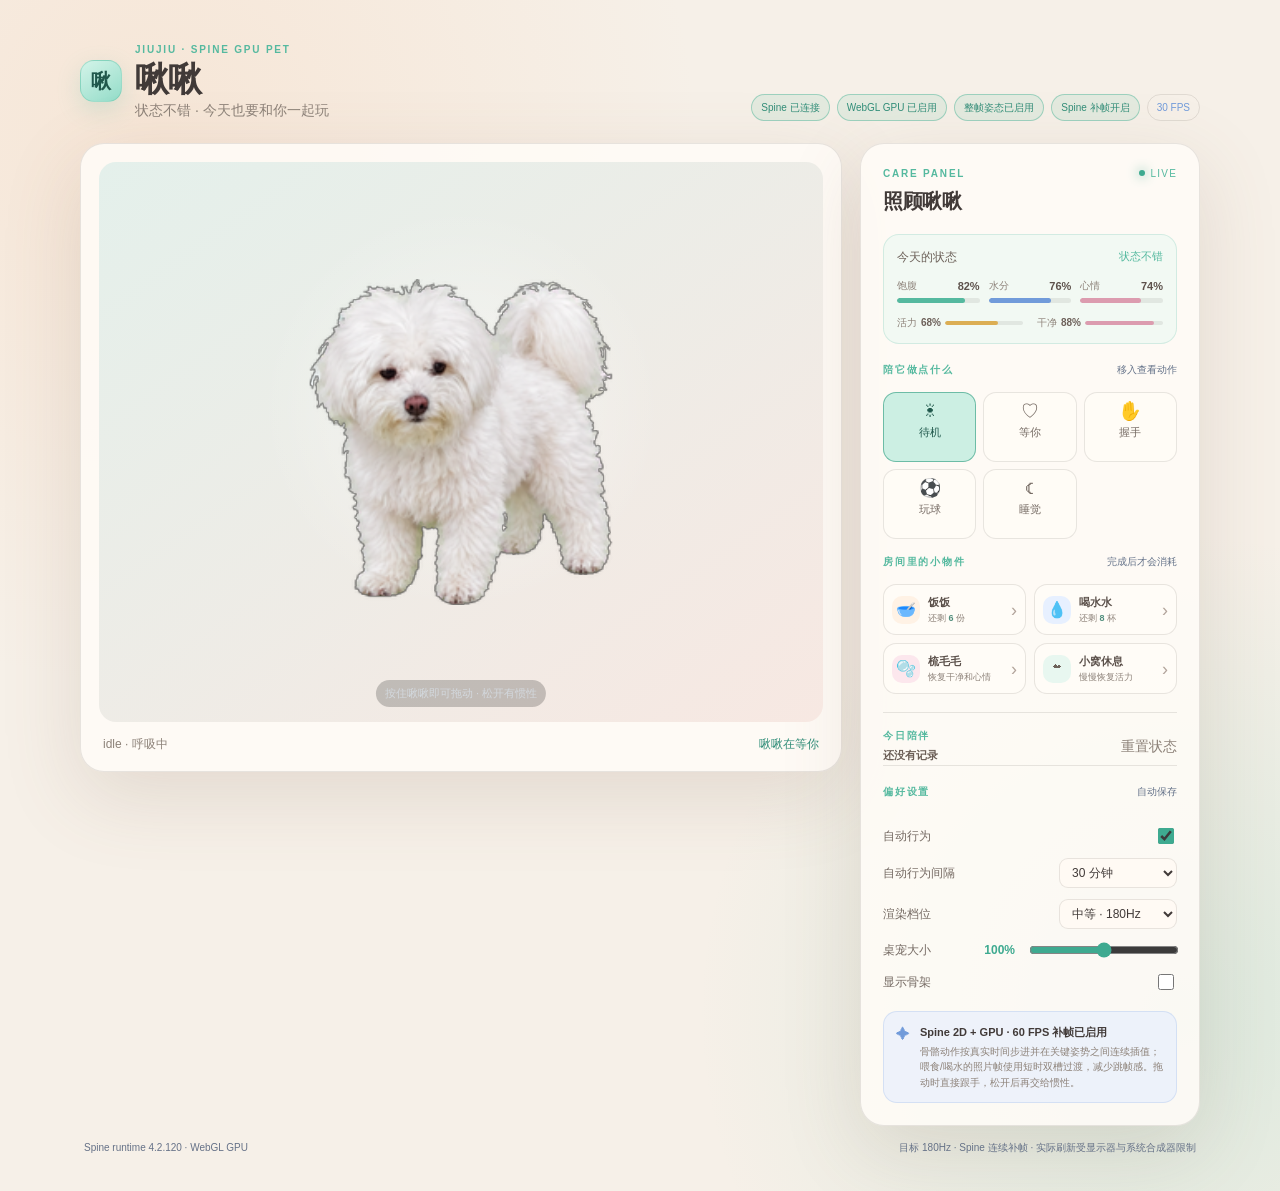
==== android-pet/app/src/main/assets/index.html @ 86e1b14f "初始提交：啾啾桌宠三端代码与资产 + 审计整改计划" ====
<!doctype html>
<html lang="zh-CN">
<head>
  <meta charset="utf-8">
  <meta name="viewport" content="width=device-width, initial-scale=1">
  <title>啾啾 · Spine 2D 桌宠</title>
  <link rel="icon" href="data:,">
  <link rel="stylesheet" href="app.css">
</head>
<body>
  <main class="shell" id="app-shell">
    <header class="topbar">
      <div class="brand-block" data-host-action="drag" title="按住拖动啾啾">
        <div class="brand-mark">啾</div>
        <div>
          <p class="eyebrow">JIUJIU · SPINE GPU PET</p>
          <h1>啾啾</h1>
          <p class="subtitle" id="mood-status">今天也要和你一起玩</p>
        </div>
      </div>
      <div class="topbar-right">
        <div class="telemetry" aria-live="polite">
          <span id="spine-status" class="pill pending">Spine 加载中</span>
          <span id="gpu-status" class="pill pending">GPU 检测中</span>
          <span id="rig-status" class="pill pending">分层骨骼检测中</span>
          <span id="interpolation-status" class="pill ok">Spine 补帧开启</span>
          <span id="fps-status" class="metric">-- FPS</span>
        </div>
        <div class="window-actions" aria-label="窗口控制">
          <button class="window-button panel-toggle" id="panel-toggle" title="打开照顾面板" aria-expanded="false">☰</button>
          <button class="window-button" data-host-action="minimize" title="最小化">−</button>
          <button class="window-button close" data-host-action="close" title="退出桌宠">×</button>
        </div>
      </div>
    </header>

    <section class="workspace">
      <div class="stage-card">
        <div class="stage-wrap" id="stage-wrap">
          <canvas id="stage" width="512" height="512" aria-label="啾啾 Spine GPU 动画画布"></canvas>
          <div id="pet-bubble" class="pet-bubble" aria-live="polite"></div>
          <div class="quick-actions" aria-label="快捷照顾">
            <button class="quick-action" data-action="petting" title="摸摸头"><span>♡</span><b>摸摸头</b></button>
            <button class="quick-action" data-action="feeding" title="喂饭饭"><span>🥣</span><b>饭饭</b></button>
            <button class="quick-action" data-action="drinking" title="喝水水"><span>💧</span><b>喝水水</b></button>
            <button class="quick-action" data-action="playing" title="玩球球"><span>⚽</span><b>玩球球</b></button>
            <button class="quick-action" data-action="rest" title="睡一会儿"><span>☁</span><b>休息</b></button>
          </div>
          <div id="loading" class="loading">正在加载啾啾…</div>
          <div id="error" class="error" hidden></div>
          <div id="toast" class="toast" aria-live="polite"></div>
          <div class="stage-hint">按住啾啾即可拖动 · 松开有惯性</div>
        </div>
        <div class="stage-caption">
          <span id="motion-status">idle · 呼吸中</span>
          <span id="drag-status">啾啾在等你</span>
        </div>
      </div>

      <aside class="control-card">
        <div class="control-head">
          <div>
            <p class="eyebrow">CARE PANEL</p>
            <h2>照顾啾啾</h2>
          </div>
          <span class="live-dot">LIVE</span>
        </div>

        <section class="status-panel" aria-label="啾啾状态">
          <div class="status-heading">
            <span>今天的状态</span>
            <span id="status-summary">状态不错</span>
          </div>
          <div class="status-grid">
            <div class="status-item" data-stat="hunger">
              <div class="status-label"><span>饱腹</span><strong id="hunger-value">82%</strong></div>
              <div class="progress"><i id="hunger-bar"></i></div>
            </div>
            <div class="status-item" data-stat="thirst">
              <div class="status-label"><span>水分</span><strong id="thirst-value">76%</strong></div>
              <div class="progress blue"><i id="thirst-bar"></i></div>
            </div>
              <div class="status-item" data-stat="happiness">
                <div class="status-label"><span>心情</span><strong id="happiness-value">74%</strong></div>
                <div class="progress pink"><i id="happiness-bar"></i></div>
              </div>
            </div>
            <div class="status-mini-line" aria-label="次要状态">
              <span>活力 <strong id="energy-value">68%</strong><i class="mini-progress"><b id="energy-bar"></b></i></span>
              <span>干净 <strong id="cleanliness-value">88%</strong><i class="mini-progress pink"><b id="cleanliness-bar"></b></i></span>
            </div>
        </section>

        <div class="section action-section">
          <div class="section-title-row">
            <p class="section-label">陪它做点什么</p>
            <span class="section-help">移入查看动作</span>
          </div>
          <div class="actions" role="group" aria-label="啾啾动作">
            <button class="action active" data-action="idle" data-animation="idle" data-loop="true"><span class="action-icon">☀</span><span>待机</span></button>
            <button class="action" data-action="waiting" data-animation="waiting" data-loop="true"><span class="action-icon">♡</span><span>等你</span></button>
            <button class="action" data-action="handshake" data-animation="handshake"><span class="action-icon">✋</span><span>握手</span></button>
            <button class="action" data-action="playing" data-animation="playing"><span class="action-icon">⚽</span><span>玩球</span></button>
            <button class="action" data-action="sleeping" data-animation="sleeping" data-loop="true"><span class="action-icon">☾</span><span>睡觉</span></button>
          </div>
        </div>

        <div class="care-tray" aria-label="照顾用品">
          <div class="section-title-row"><p class="section-label">房间里的小物件</p><span class="section-help">完成后才会消耗</span></div>
          <div class="care-items">
            <button class="care-item" data-action="feeding"><span class="care-item-icon">🥣</span><div><strong>饭饭</strong><small>还剩 <b id="food-count">6</b> 份</small></div><span class="care-item-arrow">›</span></button>
            <button class="care-item" data-action="drinking"><span class="care-item-icon">💧</span><div><strong>喝水水</strong><small>还剩 <b id="water-count">8</b> 杯</small></div><span class="care-item-arrow">›</span></button>
            <button class="care-item" data-action="cleaning"><span class="care-item-icon">🫧</span><div><strong>梳毛毛</strong><small>恢复干净和心情</small></div><span class="care-item-arrow">›</span></button>
            <button class="care-item" data-action="rest"><span class="care-item-icon">☁</span><div><strong>小窝休息</strong><small>慢慢恢复活力</small></div><span class="care-item-arrow">›</span></button>
          </div>
        </div>

        <div class="record-row">
          <div>
            <p class="section-label">今日陪伴</p>
            <strong id="today-record">还没有记录</strong>
          </div>
          <button class="text-button" id="reset-state">重置状态</button>
        </div>

        <div class="section settings">
          <div class="section-title-row"><p class="section-label">偏好设置</p><span class="section-help">自动保存</span></div>
          <label class="switch-row"><span>自动行为</span><input id="auto-toggle" type="checkbox" checked></label>
          <label class="switch-row"><span>自动行为间隔</span><select id="auto-interval"><option value="15">15 分钟</option><option value="30" selected>30 分钟</option><option value="60">60 分钟</option></select></label>
          <label class="switch-row"><span>渲染档位</span><select id="quality-select"><option value="60">节能 · 60Hz</option><option value="180" selected>中等 · 180Hz</option><option value="300">流畅 · 300Hz</option></select></label>
          <label class="scale-row" for="scale-range"><span>桌宠大小 <output id="scale-value" for="scale-range">100%</output></span><input id="scale-range" type="range" min="70" max="130" step="5" value="100"></label>
          <label class="switch-row"><span>显示骨架</span><input id="debug-toggle" type="checkbox"></label>
        </div>

        <div class="tech-note">
          <div class="note-icon">✦</div>
          <div><strong>Spine 2D + GPU · 60 FPS 补帧已启用</strong><p>骨骼动作按真实时间步进并在关键姿势之间连续插值；喂食/喝水的照片帧使用短时双槽过渡，减少跳帧感。拖动时直接跟手，松开后再交给惯性。</p></div>
        </div>
      </aside>
    </section>

    <footer>
      <span>Spine runtime 4.2.120 · WebGL GPU</span>
      <span id="quality-note">目标 180Hz · Spine 连续补帧 · 实际刷新受显示器与系统合成器限制</span>
    </footer>
  </main>

  <script src="vendor/spine-webgl-4.2.120.js"></script>
  <script src="app.js"></script>
</body>
</html>
---- android-pet/app/src/main/assets/app.css ----
:root {
  color-scheme: light;
  --bg: #f6f0e8;
  --panel: rgba(255, 252, 247, .86);
  --panel-solid: #fffaf4;
  --line: rgba(82, 73, 67, .13);
  --line-strong: rgba(82, 73, 67, .24);
  --muted: #8d8279;
  --text: #413a38;
  --accent: #55b99f;
  --accent-strong: #3eaa90;
  --blue: #719bda;
  --yellow: #dcae53;
  --pink: #dc9caf;
}

* { box-sizing: border-box; }
html, body { min-height: 100%; }
body {
  margin: 0;
  min-width: 960px;
  color: var(--text);
  font: 14px/1.5 "Segoe UI", "Microsoft YaHei", sans-serif;
  background:
    radial-gradient(circle at 12% 12%, rgba(247, 208, 177, .32), transparent 34rem),
    radial-gradient(circle at 92% 85%, rgba(116, 203, 177, .2), transparent 30rem),
    var(--bg);
}

button, select { font: inherit; }
button { -webkit-tap-highlight-color: transparent; }
button:focus-visible, select:focus-visible, input:focus-visible { outline: 2px solid var(--accent); outline-offset: 2px; }

.shell { width: min(1120px, calc(100vw - 64px)); margin: 0 auto; padding: 42px 0 22px; }
.topbar { display: flex; align-items: flex-end; justify-content: space-between; gap: 24px; margin-bottom: 22px; }
.brand-block { display: flex; align-items: center; gap: 13px; cursor: grab; user-select: none; }
.brand-block:active { cursor: grabbing; }
.brand-mark { display: grid; place-items: center; width: 42px; height: 42px; border: 1px solid rgba(85, 185, 159, .35); border-radius: 14px; color: #20584c; font-size: 20px; font-weight: 900; background: linear-gradient(145deg, #d4f4e9, #93dcc8); box-shadow: 0 8px 25px rgba(85, 185, 159, .2); }
.topbar-right { display: flex; align-items: flex-end; gap: 16px; }
.eyebrow, .section-label { margin: 0 0 5px; color: var(--accent); font-size: 10px; font-weight: 800; letter-spacing: .18em; }
h1, h2, p { margin-top: 0; }
h1 { margin: 0 0 2px; font-size: 34px; line-height: 1.05; letter-spacing: -.04em; }
h2 { margin: 0; font-size: 20px; letter-spacing: -.02em; }
.subtitle { margin: 0; color: var(--muted); }
.telemetry { display: flex; align-items: center; gap: 7px; white-space: nowrap; }
.pill, .metric { border: 1px solid var(--line); border-radius: 999px; padding: 5px 9px; font-size: 10px; }
.pill.pending { color: #8d8279; }
.pill.ok { color: #318e79; border-color: rgba(71, 177, 149, .45); background: rgba(91, 196, 165, .12); }
.pill.bad { color: #be5b69; border-color: rgba(211, 103, 119, .45); background: rgba(231, 146, 157, .12); }
.metric { color: var(--blue); }
.window-actions { display: none; gap: 5px; }
.panel-toggle { display: none; }
.window-button { display: grid; place-items: center; width: 30px; height: 30px; border: 1px solid var(--line); border-radius: 10px; color: #756a63; background: rgba(255, 252, 247, .7); cursor: pointer; }
.window-button:hover { border-color: var(--line-strong); color: var(--text); background: rgba(255,255,255,.11); }
.window-button.close:hover { border-color: rgba(255, 130, 147, .5); color: #ffd3da; background: rgba(255, 100, 120, .16); }

.workspace { display: grid; grid-template-columns: minmax(560px, 1fr) 340px; gap: 18px; align-items: start; }
.stage-card, .control-card { border: 1px solid var(--line); border-radius: 24px; background: var(--panel); box-shadow: 0 24px 80px rgba(123, 95, 72, .16); }
.stage-card { padding: 18px; }
.stage-wrap { position: relative; display: grid; place-items: center; min-height: 560px; overflow: hidden; border-radius: 17px; background: linear-gradient(145deg, #e4f0eb, #f7e8e2); }
.stage-wrap::after { content: ""; position: absolute; inset: 0; pointer-events: none; background: radial-gradient(circle at 50% 44%, rgba(255, 255, 255, .48), transparent 42%); }
canvas { position: relative; z-index: 1; width: min(512px, 100%); height: min(512px, 100%); touch-action: none; cursor: grab; }
canvas:active { cursor: grabbing; }
.loading, .error, .toast { position: absolute; z-index: 4; padding: 10px 14px; border: 1px solid var(--line); border-radius: 12px; background: rgba(255, 252, 247, .92); box-shadow: 0 12px 28px rgba(123, 95, 72, .12); }
.loading { color: var(--muted); }
.error { max-width: 80%; color: #be5b69; white-space: pre-wrap; }
.toast { right: 14px; bottom: 14px; max-width: calc(100% - 28px); color: #20584c; background: #d4f4e9; opacity: 0; transform: translateY(6px); transition: opacity .2s ease, transform .2s ease; pointer-events: none; }
.toast.visible { opacity: 1; transform: translateY(0); }
.stage-hint { position: absolute; z-index: 2; left: 50%; bottom: 15px; padding: 5px 9px; border-radius: 999px; color: rgba(219, 232, 244, .62); font-size: 11px; background: rgba(0, 0, 0, .2); transform: translateX(-50%); pointer-events: none; }
.stage-caption { display: flex; justify-content: space-between; gap: 12px; padding: 13px 4px 0; color: var(--muted); font-size: 12px; }
#drag-status { color: #318e79; }

.pet-bubble { position: absolute; z-index: 3; top: 34px; left: 50%; max-width: 74%; padding: 8px 13px; border: 1px solid rgba(85, 185, 159, .24); border-radius: 14px 14px 14px 4px; color: #5a514c; font-size: 11px; background: rgba(255, 252, 247, .9); box-shadow: 0 10px 26px rgba(123, 95, 72, .12); opacity: 0; transform: translate(-50%, 6px) scale(.96); transition: opacity .18s ease, transform .18s ease; pointer-events: none; }
.pet-bubble.visible { opacity: 1; transform: translate(-50%, 0) scale(1); }
.quick-actions { position: absolute; z-index: 3; bottom: 49px; left: 50%; display: flex; gap: 7px; opacity: 0; pointer-events: none; transform: translate(-50%, 10px); transition: opacity .18s ease, transform .18s ease; }
.stage-wrap:hover .quick-actions, .stage-wrap:focus-within .quick-actions { opacity: 1; pointer-events: auto; transform: translate(-50%, 0); }
.quick-action { display: grid; place-items: center; gap: 2px; min-width: 49px; padding: 7px 8px 6px; border: 1px solid rgba(82, 73, 67, .13); border-radius: 13px; color: #6e625b; background: rgba(255, 252, 247, .88); box-shadow: 0 8px 20px rgba(123, 95, 72, .12); cursor: pointer; transition: transform .16s ease, border-color .16s ease, background .16s ease, color .16s ease; }
.quick-action:hover { border-color: rgba(85, 185, 159, .5); color: #318e79; background: #f0fbf7; transform: translateY(-3px); }
.quick-action:active { transform: scale(.94); }
.quick-action span { font-size: 16px; line-height: 1; }
.quick-action b { font-size: 9px; font-weight: 700; white-space: nowrap; }

.control-card { padding: 22px; }
.control-head { display: flex; align-items: flex-start; justify-content: space-between; margin-bottom: 18px; }
.live-dot { color: var(--accent); font-size: 10px; letter-spacing: .12em; }
.live-dot::before { content: ""; display: inline-block; width: 6px; height: 6px; margin: 0 6px 1px 0; border-radius: 50%; background: var(--accent-strong); box-shadow: 0 0 12px var(--accent-strong); }
.status-panel { padding: 13px; border: 1px solid rgba(85, 185, 159, .2); border-radius: 16px; background: rgba(232, 249, 242, .58); }
.status-heading, .status-label, .section-title-row, .switch-row, .record-row { display: flex; align-items: center; justify-content: space-between; gap: 10px; }
.status-heading { margin-bottom: 12px; color: #6d625a; font-size: 12px; }
#status-summary { color: var(--accent); font-size: 11px; }
.status-grid { display: grid; grid-template-columns: repeat(3, 1fr); gap: 9px; }
.status-label { margin-bottom: 4px; color: var(--muted); font-size: 10px; }
.status-label strong { color: #5d514b; font-size: 11px; font-weight: 700; }
.progress { height: 5px; overflow: hidden; border-radius: 999px; background: rgba(82, 73, 67, .1); }
.progress i { display: block; width: 0; height: 100%; border-radius: inherit; background: var(--accent); transition: width .35s ease; }
.progress.blue i { background: var(--blue); }
.progress.yellow i { background: var(--yellow); }
.progress.pink i { background: var(--pink); }
.status-mini-line { display: flex; gap: 14px; margin-top: 12px; color: var(--muted); font-size: 10px; }
.status-mini-line > span { display: flex; align-items: center; gap: 4px; flex: 1; }
.status-mini-line strong { color: #6c5f58; font-size: 10px; }
.mini-progress { display: block; flex: 1; height: 4px; overflow: hidden; border-radius: 999px; background: rgba(82, 73, 67, .1); }
.mini-progress b { display: block; width: 0; height: 100%; border-radius: inherit; background: var(--yellow); transition: width .35s ease; }
.mini-progress.pink b { background: var(--pink); }
.section { padding: 18px 0 0; }
.section-title-row { align-items: baseline; margin-bottom: 10px; }
.section-help { color: #647289; font-size: 10px; }
.actions { display: grid; grid-template-columns: repeat(3, 1fr); gap: 7px; }
.action { position: relative; display: flex; flex-direction: column; align-items: center; gap: 4px; min-height: 70px; padding: 9px 5px; border: 1px solid var(--line); border-radius: 13px; color: #756a63; background: rgba(255, 252, 247, .72); cursor: pointer; transition: transform .16s ease, border-color .16s ease, background .16s ease, color .16s ease; }
.action:hover { border-color: rgba(85,185,159,.52); color: var(--text); background: #f0fbf7; transform: translateY(-2px); }
.action:active, .care-button:active, .text-button:active, .window-button:active { transform: scale(.96); }
.action.active { border-color: rgba(72, 169, 143, .72); color: #20584c; background: #ccefe3; }
.action-icon { font-size: 18px; line-height: 1; }
.action span:last-of-type { font-size: 11px; }
.action em { position: absolute; top: 5px; right: 6px; color: var(--muted); font-size: 9px; font-style: normal; }
.action.active em { color: #237264; }
.care-tray { padding-top: 15px; }
.care-items { display: grid; grid-template-columns: 1fr 1fr; gap: 8px; }
.care-item { display: flex; align-items: center; gap: 8px; min-width: 0; padding: 9px 8px; border: 1px solid var(--line); border-radius: 13px; color: #6d625a; text-align: left; background: rgba(255, 252, 247, .74); cursor: pointer; transition: transform .16s ease, border-color .16s ease, background .16s ease; }
.care-item:hover { border-color: rgba(85,185,159,.46); background: #f0fbf7; transform: translateY(-1px); }
.care-item:active { transform: scale(.97); }
.care-item-icon { flex: 0 0 auto; display: grid; place-items: center; width: 28px; height: 28px; border-radius: 10px; background: #fff2e5; font-size: 16px; }
.care-item:nth-child(2) .care-item-icon { background: #e7f0ff; }
.care-item:nth-child(3) .care-item-icon { background: #fce7ed; }
.care-item:nth-child(4) .care-item-icon { background: #e8f7f0; }
.care-item strong, .care-item small { display: block; }
.care-item strong { color: #5b504a; font-size: 11px; }
.care-item small { margin-top: 1px; color: var(--muted); font-size: 9px; white-space: nowrap; }
.care-item small b { color: #518e7d; font-weight: 700; }
.care-item-arrow { margin-left: auto; color: #b2a49b; font-size: 18px; line-height: 1; }
.record-row { margin-top: 18px; padding-top: 15px; border-top: 1px solid var(--line); }
.record-row .section-label { margin-bottom: 1px; }
.record-row strong { color: #6b5e56; font-size: 11px; font-weight: 600; }
.text-button { padding: 5px 0; border: 0; color: var(--muted); background: none; cursor: pointer; }
.text-button:hover { color: #318e79; }
.settings { display: grid; gap: 11px; border-top: 1px solid var(--line); }
.switch-row { color: #756a63; font-size: 12px; }
select { min-width: 118px; padding: 6px 8px; border: 1px solid var(--line); border-radius: 9px; color: var(--text); background: var(--panel-solid); cursor: pointer; }
input[type="checkbox"] { width: 16px; height: 16px; accent-color: var(--accent-strong); }
.scale-row { display: grid; grid-template-columns: 1fr 150px; align-items: center; gap: 12px; color: #756a63; font-size: 12px; }
.scale-row span { display: flex; justify-content: space-between; gap: 8px; }
.scale-row output { color: var(--accent-strong); font-variant-numeric: tabular-nums; font-weight: 700; }
input[type="range"] { width: 100%; accent-color: var(--accent-strong); cursor: pointer; }
.tech-note { display: flex; gap: 10px; margin-top: 18px; padding: 12px; border: 1px solid rgba(113, 155, 218, .2); border-radius: 14px; background: rgba(228, 237, 255, .58); }
.note-icon { color: var(--blue); }
.tech-note strong { display: block; margin-bottom: 3px; font-size: 11px; }
.tech-note p { margin: 0; color: var(--muted); font-size: 10px; line-height: 1.55; }
footer { display: flex; justify-content: space-between; gap: 20px; padding: 14px 4px; color: #657187; font-size: 10px; }

body.desktop-mode { min-width: 0; overflow: hidden; background: transparent; }
.desktop-mode .shell { width: 100%; min-height: 100vh; padding: 8px; }
.desktop-mode .topbar { position: absolute; z-index: 5; inset: 8px 8px auto; align-items: center; margin-bottom: 0; pointer-events: none; }
.desktop-mode .brand-block, .desktop-mode .subtitle, .desktop-mode .telemetry { display: none; }
.desktop-mode .topbar-right { width: 100%; justify-content: flex-end; align-items: center; }
.desktop-mode .window-actions { display: flex; opacity: 0; pointer-events: none; transition: opacity .16s ease; }
.desktop-mode.pet-hover .window-actions, .desktop-mode .window-actions:focus-within { opacity: 1; pointer-events: auto; }
.desktop-mode .panel-toggle { display: grid; }
.desktop-mode .workspace { display: block; }
.desktop-mode .stage-card { border: 0; background: transparent; box-shadow: none; padding: 0; }
.desktop-mode .stage-wrap { min-height: 390px; border-radius: 22px; background: transparent; }
.desktop-mode .stage-wrap::after { display: none; }
.desktop-mode canvas { width: min(360px, 100%); height: auto; }
.desktop-mode .stage-hint, .desktop-mode .stage-caption { display: none; }
.desktop-mode .control-card { position: absolute; z-index: 4; right: 8px; bottom: 8px; left: 8px; max-height: calc(100vh - 24px); overflow: auto; border-color: rgba(255, 255, 255, .62); background: rgba(255, 252, 247, .92); box-shadow: 0 18px 55px rgba(123, 95, 72, .24); opacity: 0; pointer-events: none; transform: translateY(12px) scale(.98); transform-origin: bottom center; transition: opacity .2s ease, transform .2s ease; }
.desktop-mode.panel-open .control-card, .desktop-mode .control-card:focus-within { opacity: 1; pointer-events: auto; transform: translateY(0) scale(1); }
.desktop-mode .tech-note, .desktop-mode footer { display: none; }

@media (max-width: 1000px) {
  body { min-width: 0; }
  .shell { width: calc(100vw - 32px); padding-top: 24px; }
  .topbar { align-items: flex-start; flex-direction: column; gap: 14px; }
  .topbar-right { width: 100%; justify-content: space-between; align-items: center; }
  .workspace { grid-template-columns: 1fr; }
  .stage-wrap { min-height: 0; }
  footer { flex-direction: column; gap: 4px; }
}

@media (prefers-reduced-motion: reduce) {
  *, *::before, *::after { scroll-behavior: auto !important; transition-duration: .01ms !important; animation-duration: .01ms !important; animation-iteration-count: 1 !important; }
}

/* Android's overlay window has no hover state, so its compact controls stay usable. */
body.mobile-mode .topbar { pointer-events: auto; }
body.mobile-mode .window-actions { display: flex; opacity: 1; pointer-events: auto; }
body.mobile-mode .window-button { color: #5c514a; background: rgba(255, 252, 247, .94); }
body.mobile-mode .window-button.close:hover { color: #be5b69; background: rgba(255, 235, 239, .96); }
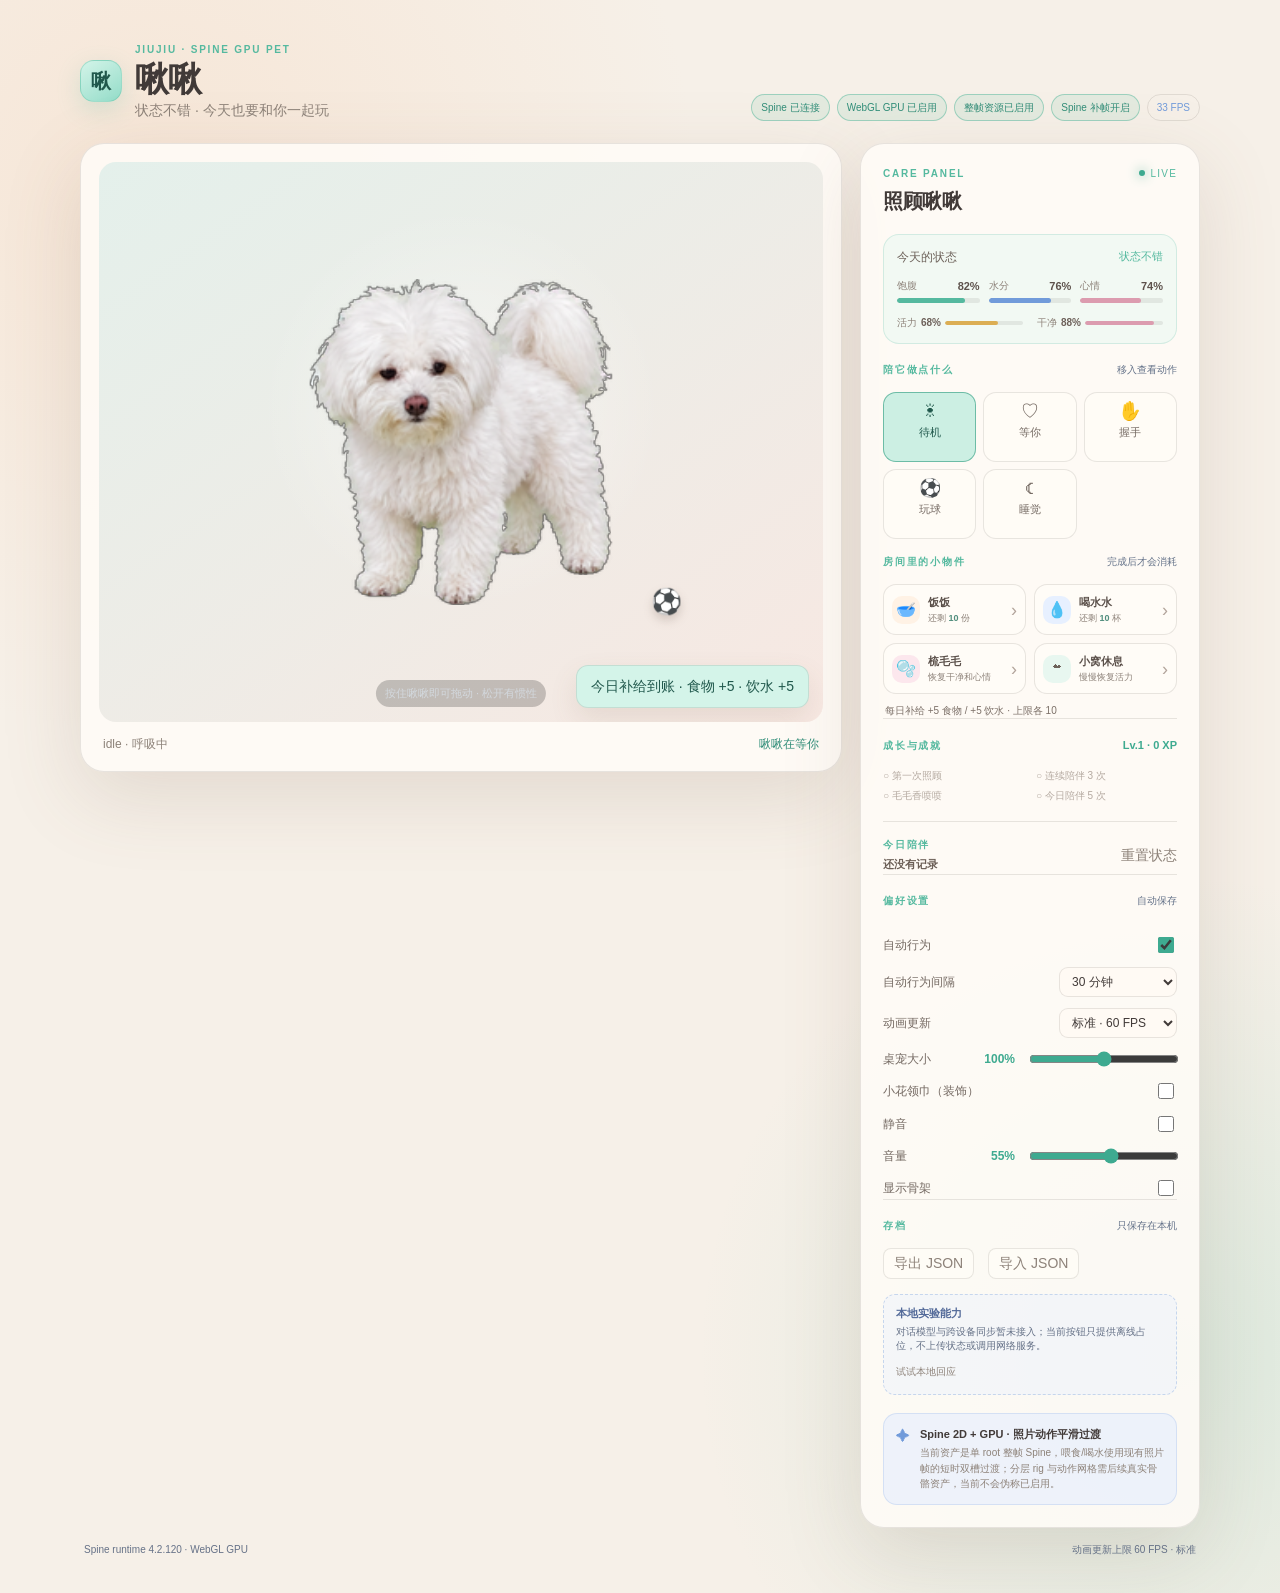
==== commit 79ae5b6e: "完成啾啾桌宠整改与跨端同步" ====
--- a/android-pet/app/src/main/assets/index.html
+++ b/android-pet/app/src/main/assets/index.html
@@ -38,6 +38,9 @@
       <div class="stage-card">
         <div class="stage-wrap" id="stage-wrap">
           <canvas id="stage" width="512" height="512" aria-label="啾啾 Spine GPU 动画画布"></canvas>
+          <div id="dirt-overlay" class="care-overlay dirt-overlay" role="status" aria-label="啾啾身上有一点灰尘" hidden>·　✦　·</div>
+          <div id="equipment-overlay" class="care-overlay equipment-overlay" role="status" aria-label="已装备小花领巾" hidden>🎀</div>
+          <button id="play-ball" class="play-ball" type="button" aria-label="拖住小球和啾啾玩">⚽</button>
           <div id="pet-bubble" class="pet-bubble" aria-live="polite"></div>
           <div class="quick-actions" aria-label="快捷照顾">
             <button class="quick-action" data-action="petting" title="摸摸头"><span>♡</span><b>摸摸头</b></button>
@@ -63,7 +66,10 @@
             <p class="eyebrow">CARE PANEL</p>
             <h2>照顾啾啾</h2>
           </div>
-          <span class="live-dot">LIVE</span>
+          <div class="control-head-actions">
+            <button class="panel-close" id="panel-close" type="button" title="返回桌宠" aria-label="返回桌宠"><span aria-hidden="true">←</span> 返回桌宠</button>
+            <span class="live-dot">LIVE</span>
+          </div>
         </div>
 
         <section class="status-panel" aria-label="啾啾状态">
@@ -113,6 +119,12 @@
             <button class="care-item" data-action="cleaning"><span class="care-item-icon">🫧</span><div><strong>梳毛毛</strong><small>恢复干净和心情</small></div><span class="care-item-arrow">›</span></button>
             <button class="care-item" data-action="rest"><span class="care-item-icon">☁</span><div><strong>小窝休息</strong><small>慢慢恢复活力</small></div><span class="care-item-arrow">›</span></button>
           </div>
+          <p id="inventory-feedback" class="inventory-feedback">每日补给 +5 食物 / +5 饮水 · 上限各 10</p>
+        </div>
+
+        <div class="section growth-section">
+          <div class="section-title-row"><p class="section-label">成长与成就</p><strong id="growth-status">Lv.1 · 0 XP</strong></div>
+          <ul id="achievement-list" class="achievement-list" aria-label="成就列表"></ul>
         </div>
 
         <div class="record-row">
@@ -127,23 +139,46 @@
           <div class="section-title-row"><p class="section-label">偏好设置</p><span class="section-help">自动保存</span></div>
           <label class="switch-row"><span>自动行为</span><input id="auto-toggle" type="checkbox" checked></label>
           <label class="switch-row"><span>自动行为间隔</span><select id="auto-interval"><option value="15">15 分钟</option><option value="30" selected>30 分钟</option><option value="60">60 分钟</option></select></label>
-          <label class="switch-row"><span>渲染档位</span><select id="quality-select"><option value="60">节能 · 60Hz</option><option value="180" selected>中等 · 180Hz</option><option value="300">流畅 · 300Hz</option></select></label>
+          <label class="switch-row"><span>动画更新</span><select id="quality-select"><option value="30">节能 · 30 FPS</option><option value="60" selected>标准 · 60 FPS</option><option value="90">流畅 · 90 FPS</option></select></label>
           <label class="scale-row" for="scale-range"><span>桌宠大小 <output id="scale-value" for="scale-range">100%</output></span><input id="scale-range" type="range" min="70" max="130" step="5" value="100"></label>
+          <label class="switch-row"><span>小花领巾（装饰）</span><input id="equipment-toggle" type="checkbox"></label>
+          <label class="switch-row"><span>静音</span><input id="mute-toggle" type="checkbox"></label>
+          <label class="scale-row" for="volume-range"><span>音量 <output id="volume-value" for="volume-range">55%</output></span><input id="volume-range" type="range" min="0" max="100" step="5" value="55"></label>
           <label class="switch-row"><span>显示骨架</span><input id="debug-toggle" type="checkbox"></label>
         </div>
 
-        <div class="tech-note">
-          <div class="note-icon">✦</div>
-          <div><strong>Spine 2D + GPU · 60 FPS 补帧已启用</strong><p>骨骼动作按真实时间步进并在关键姿势之间连续插值；喂食/喝水的照片帧使用短时双槽过渡，减少跳帧感。拖动时直接跟手，松开后再交给惯性。</p></div>
+        <div class="section archive-section">
+          <div class="section-title-row"><p class="section-label">存档</p><span class="section-help">只保存在本机</span></div>
+          <div class="archive-actions"><button class="text-button archive-button" id="export-state" type="button">导出 JSON</button><button class="text-button archive-button" id="import-state" type="button">导入 JSON</button></div>
+          <input id="import-file" type="file" accept="application/json,.json" hidden>
+        </div>
+
+        <div class="local-only-note">
+          <strong>本地实验能力</strong>
+          <p>对话模型与跨设备同步暂未接入；当前按钮只提供离线占位，不上传状态或调用网络服务。</p>
+          <button class="text-button" id="llm-placeholder" type="button">试试本地回应</button>
+        </div>
+
+          <div class="tech-note">
+           <div class="note-icon">✦</div>
+           <div><strong>Spine 2D + GPU · 照片动作平滑过渡</strong><p>当前资产是单 root 整帧 Spine，喂食/喝水使用现有照片帧的短时双槽过渡；分层 rig 与动作网格需后续真实骨骼资产，当前不会伪称已启用。</p></div>
         </div>
       </aside>
     </section>
 
     <footer>
       <span>Spine runtime 4.2.120 · WebGL GPU</span>
-      <span id="quality-note">目标 180Hz · Spine 连续补帧 · 实际刷新受显示器与系统合成器限制</span>
+      <span id="quality-note">动画更新上限 60 FPS · 标准</span>
     </footer>
   </main>
+
+  <div id="context-menu" class="context-menu" role="menu" aria-label="啾啾快捷菜单" hidden>
+    <button type="button" role="menuitem" data-context-action="feeding">🥣 喂食</button>
+    <button type="button" role="menuitem" data-context-action="drinking">💧 喝水</button>
+    <button type="button" role="menuitem" data-context-action="cleaning">🫧 梳毛</button>
+    <button type="button" role="menuitem" data-context-action="sleeping">☾ 睡觉</button>
+    <button type="button" role="menuitem" data-context-action="close">× 退出</button>
+  </div>
 
   <script src="vendor/spine-webgl-4.2.120.js"></script>
   <script src="app.js"></script>
--- a/android-pet/app/src/main/assets/app.css
+++ b/android-pet/app/src/main/assets/app.css
@@ -30,6 +30,7 @@
 button, select { font: inherit; }
 button { -webkit-tap-highlight-color: transparent; }
 button:focus-visible, select:focus-visible, input:focus-visible { outline: 2px solid var(--accent); outline-offset: 2px; }
+.sr-only { position: absolute; width: 1px; height: 1px; padding: 0; margin: -1px; overflow: hidden; clip: rect(0, 0, 0, 0); white-space: nowrap; border: 0; }
 
 .shell { width: min(1120px, calc(100vw - 64px)); margin: 0 auto; padding: 42px 0 22px; }
 .topbar { display: flex; align-items: flex-end; justify-content: space-between; gap: 24px; margin-bottom: 22px; }
@@ -61,6 +62,14 @@
 .stage-wrap::after { content: ""; position: absolute; inset: 0; pointer-events: none; background: radial-gradient(circle at 50% 44%, rgba(255, 255, 255, .48), transparent 42%); }
 canvas { position: relative; z-index: 1; width: min(512px, 100%); height: min(512px, 100%); touch-action: none; cursor: grab; }
 canvas:active { cursor: grabbing; }
+.care-overlay { position: absolute; z-index: 2; pointer-events: none; user-select: none; }
+.dirt-overlay { top: 48%; left: 50%; color: #8f806f; font-size: 25px; letter-spacing: .12em; text-shadow: 0 1px 0 rgba(255,255,255,.7); transform: translate(-50%, -50%) rotate(-12deg); }
+.equipment-overlay { top: 42%; left: 50%; font-size: 28px; transform: translate(-50%, -50%); filter: drop-shadow(0 3px 2px rgba(80, 50, 30, .2)); }
+.play-ball { position: absolute; z-index: 3; right: 19%; bottom: 18%; display: grid; place-items: center; width: 38px; height: 38px; padding: 0; border: 0; border-radius: 50%; font-size: 25px; background: transparent; cursor: grab; filter: drop-shadow(0 5px 5px rgba(70, 50, 40, .18)); touch-action: none; transition: transform .18s ease, opacity .18s ease; }
+.play-ball:hover { transform: scale(1.12) rotate(-8deg); }
+.play-ball:active { cursor: grabbing; transform: scale(.96); }
+.play-ball.thrown { animation: ball-return .8s ease both; }
+@keyframes ball-return { 50% { transform: translate(-90px, -75px) rotate(180deg) scale(.8); } 100% { transform: translate(0, 0) rotate(360deg); } }
 .loading, .error, .toast { position: absolute; z-index: 4; padding: 10px 14px; border: 1px solid var(--line); border-radius: 12px; background: rgba(255, 252, 247, .92); box-shadow: 0 12px 28px rgba(123, 95, 72, .12); }
 .loading { color: var(--muted); }
 .error { max-width: 80%; color: #be5b69; white-space: pre-wrap; }
@@ -81,7 +90,12 @@
 .quick-action b { font-size: 9px; font-weight: 700; white-space: nowrap; }
 
 .control-card { padding: 22px; }
-.control-head { display: flex; align-items: flex-start; justify-content: space-between; margin-bottom: 18px; }
+.control-head { display: flex; align-items: flex-start; justify-content: space-between; gap: 12px; margin-bottom: 18px; }
+.control-head-actions { display: flex; align-items: center; gap: 10px; }
+.panel-close { display: none; align-items: center; gap: 4px; padding: 5px 8px; border: 1px solid rgba(85, 185, 159, .28); border-radius: 9px; color: #318e79; font-size: 11px; white-space: nowrap; background: rgba(240, 251, 247, .82); cursor: pointer; transition: border-color .16s ease, background .16s ease, color .16s ease, transform .16s ease; }
+.panel-close:hover { border-color: rgba(85, 185, 159, .58); color: #20584c; background: #e5f8f0; }
+.panel-close:active { transform: scale(.96); }
+.panel-close span { font-size: 15px; line-height: 1; }
 .live-dot { color: var(--accent); font-size: 10px; letter-spacing: .12em; }
 .live-dot::before { content: ""; display: inline-block; width: 6px; height: 6px; margin: 0 6px 1px 0; border-radius: 50%; background: var(--accent-strong); box-shadow: 0 0 12px var(--accent-strong); }
 .status-panel { padding: 13px; border: 1px solid rgba(85, 185, 159, .2); border-radius: 16px; background: rgba(232, 249, 242, .58); }
@@ -128,11 +142,24 @@
 .care-item small { margin-top: 1px; color: var(--muted); font-size: 9px; white-space: nowrap; }
 .care-item small b { color: #518e7d; font-weight: 700; }
 .care-item-arrow { margin-left: auto; color: #b2a49b; font-size: 18px; line-height: 1; }
+.inventory-feedback { margin: 9px 2px 0; color: #7c7068; font-size: 10px; }
+.growth-section { border-top: 1px solid var(--line); }
+.growth-section .section-title-row strong { color: var(--accent-strong); font-size: 11px; }
+.achievement-list { display: grid; grid-template-columns: 1fr 1fr; gap: 5px 12px; margin: 0; padding: 0; list-style: none; color: var(--muted); font-size: 10px; }
+.achievement-list .earned { color: #318e79; font-weight: 700; }
+.achievement-list .locked { color: #b4a9a0; }
 .record-row { margin-top: 18px; padding-top: 15px; border-top: 1px solid var(--line); }
 .record-row .section-label { margin-bottom: 1px; }
 .record-row strong { color: #6b5e56; font-size: 11px; font-weight: 600; }
 .text-button { padding: 5px 0; border: 0; color: var(--muted); background: none; cursor: pointer; }
 .text-button:hover { color: #318e79; }
+.archive-section { border-top: 1px solid var(--line); }
+.archive-actions { display: flex; gap: 14px; }
+.archive-button { padding: 4px 10px; border: 1px solid var(--line); border-radius: 8px; background: rgba(255, 252, 247, .72); }
+.local-only-note { margin-top: 15px; padding: 10px 12px; border: 1px dashed rgba(113, 155, 218, .35); border-radius: 12px; color: #657187; background: rgba(228, 237, 255, .35); }
+.local-only-note strong { display: block; margin-bottom: 3px; color: #536a99; font-size: 11px; }
+.local-only-note p { margin: 0 0 5px; font-size: 10px; line-height: 1.45; }
+.local-only-note .text-button { font-size: 10px; }
 .settings { display: grid; gap: 11px; border-top: 1px solid var(--line); }
 .switch-row { color: #756a63; font-size: 12px; }
 select { min-width: 118px; padding: 6px 8px; border: 1px solid var(--line); border-radius: 9px; color: var(--text); background: var(--panel-solid); cursor: pointer; }
@@ -146,6 +173,12 @@
 .tech-note strong { display: block; margin-bottom: 3px; font-size: 11px; }
 .tech-note p { margin: 0; color: var(--muted); font-size: 10px; line-height: 1.55; }
 footer { display: flex; justify-content: space-between; gap: 20px; padding: 14px 4px; color: #657187; font-size: 10px; }
+.context-menu { position: fixed; z-index: 20; display: grid; min-width: 146px; padding: 5px; border: 1px solid var(--line-strong); border-radius: 12px; background: rgba(255, 252, 247, .98); box-shadow: 0 14px 35px rgba(70, 54, 45, .2); }
+.context-menu[hidden] { display: none; }
+.context-menu button { padding: 8px 10px; border: 0; border-radius: 8px; color: var(--text); text-align: left; background: transparent; cursor: pointer; }
+.context-menu button:hover, .context-menu button:focus-visible { color: #20584c; background: #e5f8f0; outline: 0; }
+body.host-paused .stage-wrap, body.host-locked .stage-wrap { filter: saturate(.72); }
+body.pet-dirty .dirt-overlay { display: block; }
 
 body.desktop-mode { min-width: 0; overflow: hidden; background: transparent; }
 .desktop-mode .shell { width: 100%; min-height: 100vh; padding: 8px; }
@@ -160,8 +193,10 @@
 .desktop-mode .stage-wrap { min-height: 390px; border-radius: 22px; background: transparent; }
 .desktop-mode .stage-wrap::after { display: none; }
 .desktop-mode canvas { width: min(360px, 100%); height: auto; }
+.desktop-mode .play-ball { right: 15%; bottom: 17%; }
 .desktop-mode .stage-hint, .desktop-mode .stage-caption { display: none; }
 .desktop-mode .control-card { position: absolute; z-index: 4; right: 8px; bottom: 8px; left: 8px; max-height: calc(100vh - 24px); overflow: auto; border-color: rgba(255, 255, 255, .62); background: rgba(255, 252, 247, .92); box-shadow: 0 18px 55px rgba(123, 95, 72, .24); opacity: 0; pointer-events: none; transform: translateY(12px) scale(.98); transform-origin: bottom center; transition: opacity .2s ease, transform .2s ease; }
+.desktop-mode .panel-close { display: inline-flex; }
 .desktop-mode.panel-open .control-card, .desktop-mode .control-card:focus-within { opacity: 1; pointer-events: auto; transform: translateY(0) scale(1); }
 .desktop-mode .tech-note, .desktop-mode footer { display: none; }
 
@@ -184,3 +219,4 @@
 body.mobile-mode .window-actions { display: flex; opacity: 1; pointer-events: auto; }
 body.mobile-mode .window-button { color: #5c514a; background: rgba(255, 252, 247, .94); }
 body.mobile-mode .window-button.close:hover { color: #be5b69; background: rgba(255, 235, 239, .96); }
+body.mobile-mode .context-menu { position: fixed; }
